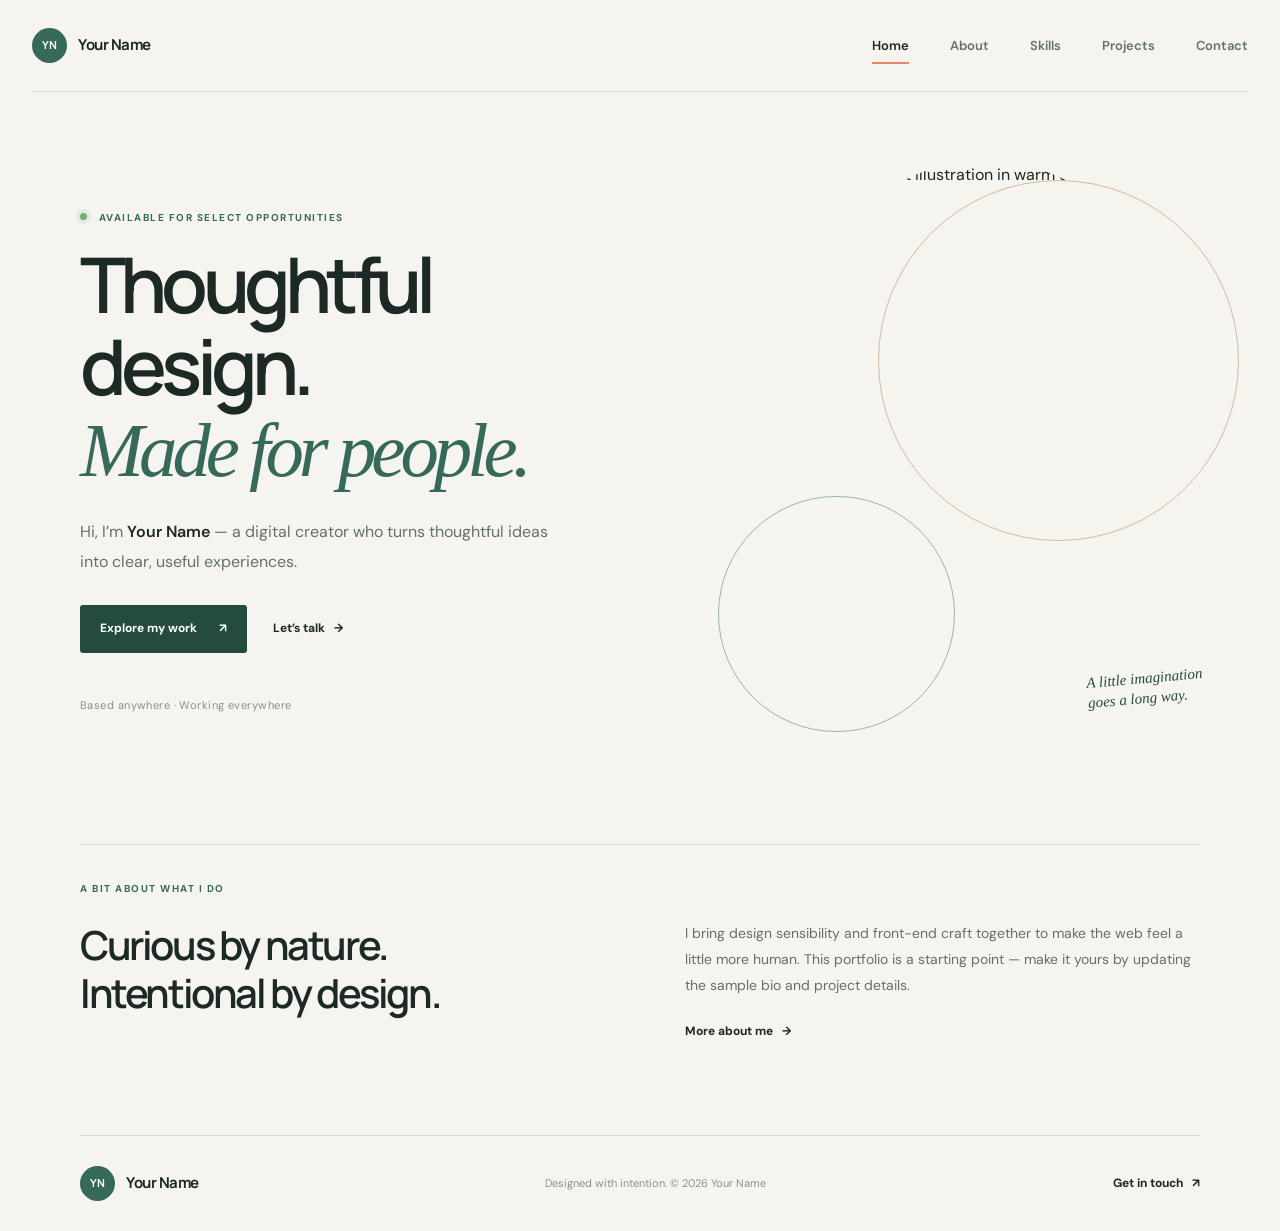
==== index.html @ 944c7863 "Add files via upload" ====
<!doctype html>
<html lang="en">
<head>
  <meta charset="utf-8">
  <meta name="viewport" content="width=device-width, initial-scale=1">
  <meta name="theme-color" content="#f5f4ef">
  <meta name="description" content="A personal portfolio for a thoughtful, detail-oriented digital creator.">
  <title>Home | Your Name — Portfolio</title>
  <link rel="stylesheet" href="style.css">
  <script src="script.js" defer></script>
</head>
<body>
  <a class="skip-link" href="#main">Skip to content</a>
  <header class="site-header">
    <a class="brand" href="index.html" aria-label="Your Name, home"><span class="brand-mark">YN</span><span>Your Name</span></a>
    <button class="menu-toggle" type="button" aria-expanded="false" aria-controls="primary-navigation">
      <span class="menu-toggle-label">Menu</span><span class="menu-icon" aria-hidden="true"></span>
    </button>
    <nav class="site-nav" id="primary-navigation" aria-label="Main navigation">
      <a href="index.html">Home</a><a href="about.html">About</a><a href="skills.html">Skills</a><a href="projects.html">Projects</a><a href="contact.html">Contact</a>
    </nav>
  </header>
  <main id="main">
    <section class="hero page-width">
      <div class="hero-copy">
        <p class="eyebrow"><span class="status-dot"></span> Available for select opportunities</p>
        <h1>Thoughtful design.<br><span>Made for people.</span></h1>
        <p class="hero-intro">Hi, I’m <strong>Your Name</strong> — a digital creator who turns thoughtful ideas into clear, useful experiences.</p>
        <div class="hero-actions">
          <a class="button button-dark" href="projects.html">Explore my work <span aria-hidden="true">↗</span></a>
          <a class="text-link" href="contact.html">Let’s talk <span aria-hidden="true">→</span></a>
        </div>
        <p class="hero-note">Based anywhere · Working everywhere</p>
      </div>
      <div class="hero-art">
        <div class="art-orbit orbit-one"></div><div class="art-orbit orbit-two"></div>
        <img src="images/profile.svg" alt="Abstract portrait illustration in warm colors" width="520" height="600">
        <span class="art-caption">A little imagination<br>goes a long way.</span>
      </div>
    </section>
    <section class="home-bottom page-width" aria-label="Portfolio overview">
      <p class="eyebrow">A bit about what I do</p>
      <div class="home-bottom-grid">
        <h2>Curious by nature.<br>Intentional by design.</h2>
        <div><p>I bring design sensibility and front-end craft together to make the web feel a little more human. This portfolio is a starting point — make it yours by updating the sample bio and project details.</p><a class="text-link" href="about.html">More about me <span aria-hidden="true">→</span></a></div>
      </div>
    </section>
  </main>
  <footer class="site-footer page-width"><a class="brand" href="index.html"><span class="brand-mark">YN</span><span>Your Name</span></a><p>Designed with intention. © <span data-year></span> Your Name</p><a class="text-link" href="contact.html">Get in touch <span aria-hidden="true">↗</span></a></footer>
</body>
</html>
---- style.css ----
@import url('https://fonts.googleapis.com/css2?family=DM+Sans:wght@400;500;600;700&family=Manrope:wght@400;500;600;700;800&display=swap');

:root {
  color-scheme: light;
  --paper: #f5f4ef;
  --paper-deep: #ebe9e1;
  --ink: #1d2925;
  --muted: #64716b;
  --line: #d8d8cf;
  --green: #37695a;
  --green-dark: #244b3e;
  --coral: #e88769;
  --serif: Georgia, 'Times New Roman', serif;
  --sans: 'DM Sans', 'Segoe UI', sans-serif;
  --display: 'Manrope', 'Segoe UI', sans-serif;
}

* { box-sizing: border-box; }
html { scroll-behavior: smooth; }
body { margin: 0; background: var(--paper); color: var(--ink); font-family: var(--sans); font-size: 16px; line-height: 1.65; }
a { color: inherit; text-decoration: none; }
button, input, textarea { font: inherit; }
button, a { -webkit-tap-highlight-color: transparent; }
img { display: block; max-width: 100%; }
.page-width { width: min(1120px, calc(100% - 64px)); margin-inline: auto; }
.skip-link { position: absolute; z-index: 20; top: 12px; left: 12px; padding: 10px 16px; transform: translateY(-160%); border-radius: 6px; background: var(--ink); color: white; }
.skip-link:focus { transform: translateY(0); }
.site-header { position: relative; z-index: 5; display: flex; align-items: center; justify-content: space-between; width: min(1280px, calc(100% - 64px)); height: 92px; margin: auto; border-bottom: 1px solid var(--line); }
.brand { display: inline-flex; align-items: center; gap: 11px; font-family: var(--display); font-size: 15px; font-weight: 700; letter-spacing: -.03em; }
.brand-mark { display: grid; width: 35px; height: 35px; place-items: center; border-radius: 50%; background: var(--green); color: #fff; font-size: 11px; letter-spacing: .02em; }
.site-nav { display: flex; align-items: center; gap: clamp(22px, 3.2vw, 46px); }
.site-nav a { position: relative; padding: 9px 0; color: var(--muted); font-size: 13px; font-weight: 600; transition: color .2s ease; }
.site-nav a:hover, .site-nav a[aria-current="page"] { color: var(--ink); }
.site-nav a[aria-current="page"]::after { position: absolute; right: 0; bottom: 1px; left: 0; height: 2px; background: var(--coral); content: ''; }
.menu-toggle { display: none; }
.hero { display: grid; min-height: 640px; grid-template-columns: 1fr .86fr; align-items: center; gap: 7%; padding-block: 70px 82px; }
.hero-copy { position: relative; z-index: 1; padding-block: 20px; }
.eyebrow { margin: 0 0 18px; color: var(--green); font-size: 10px; font-weight: 700; letter-spacing: .15em; line-height: 1.5; text-transform: uppercase; }
.status-dot { display: inline-block; width: 7px; height: 7px; margin: 0 8px 1px 0; border-radius: 50%; background: #79a879; box-shadow: 0 0 0 4px #79a87922; }
h1, h2, h3, p { margin-top: 0; }
h1, h2, h3 { font-family: var(--display); }
.hero h1, .page-heading h1 { margin: 0; font-size: clamp(48px, 6vw, 80px); font-weight: 600; letter-spacing: -.075em; line-height: 1.06; }
.hero h1 span, .page-heading h1 span, .project-cta h2 span { color: var(--green); font-family: var(--serif); font-weight: 400; font-style: italic; letter-spacing: -.065em; }
.hero-intro { max-width: 470px; margin: 26px 0 28px; color: var(--muted); font-size: 16px; line-height: 1.85; }
.hero-intro strong { color: var(--ink); font-weight: 600; }
.hero-actions { display: flex; align-items: center; gap: 26px; }
.button { display: inline-flex; min-height: 48px; align-items: center; justify-content: center; gap: 22px; padding: 0 20px; border: 0; border-radius: 3px; cursor: pointer; font-size: 12px; font-weight: 700; transition: transform .2s ease, background .2s ease; }
.button:hover { transform: translateY(-2px); }
.button-dark { background: var(--green-dark); color: #fff; }
.button-dark:hover { background: var(--green); }
.text-link { display: inline-flex; align-items: center; gap: 9px; color: var(--ink); font-size: 12px; font-weight: 700; }
.text-link span, .button span { transition: transform .2s ease; }
.text-link:hover span, .button:hover span { transform: translate(2px, -2px); }
.hero-note { margin: 43px 0 0; color: #89918c; font-size: 11px; letter-spacing: .04em; }
.hero-art { position: relative; width: 100%; max-width: 430px; justify-self: end; }
.hero-art img { position: relative; z-index: 1; width: 100%; border-radius: 48% 48% 3px 3px; }
.art-orbit { position: absolute; z-index: 0; border: 1px solid #d5b9a2; border-radius: 50%; }
.orbit-one { top: 3%; right: -9%; width: 84%; aspect-ratio: 1; }
.orbit-two { bottom: 5%; left: -12%; width: 55%; aspect-ratio: 1; border-color: #9ab6a6; }
.art-caption { position: absolute; z-index: 2; right: -20px; bottom: 42px; padding: 12px 17px; background: var(--paper); color: var(--green-dark); font-family: var(--serif); font-size: 15px; font-style: italic; line-height: 1.35; transform: rotate(-5deg); }
.home-bottom { padding-block: 36px 92px; border-top: 1px solid var(--line); }
.home-bottom .eyebrow { margin-bottom: 25px; }
.home-bottom-grid { display: grid; grid-template-columns: 1fr 1fr; gap: 8%; align-items: start; }
.home-bottom h2, .skills-intro h2, .contact-aside h2 { margin: 0; font-size: clamp(28px, 3.2vw, 40px); font-weight: 600; letter-spacing: -.06em; line-height: 1.2; }
.home-bottom-grid > div p, .skills-intro > p:not(.eyebrow), .contact-aside > p:not(.eyebrow) { margin: 0 0 18px; color: var(--muted); font-size: 14px; line-height: 1.85; }
.site-footer { display: flex; min-height: 96px; align-items: center; justify-content: space-between; gap: 20px; border-top: 1px solid var(--line); }
.site-footer p { margin: 0; color: #89918c; font-size: 11px; }
.inner-page { padding-top: 80px; }
.page-heading { max-width: 760px; padding-bottom: 55px; }
.page-heading .eyebrow { margin-bottom: 17px; }
.page-heading h1 { font-size: clamp(46px, 6.4vw, 76px); }
.lede { max-width: 600px; margin: 21px 0 0; color: var(--muted); font-size: 15px; line-height: 1.85; }
.about-layout { display: grid; grid-template-columns: .82fr 1fr; align-items: center; gap: 10%; padding-block: 18px 90px; }
.about-image { position: relative; max-width: 390px; }
.about-image img { width: 100%; border-radius: 48% 48% 3px 3px; }
.image-label { position: absolute; right: -28px; bottom: 30px; padding: 12px 17px; background: var(--paper); color: var(--green-dark); font-family: var(--serif); font-size: 14px; font-style: italic; transform: rotate(-4deg); }
.about-copy h2 { margin: 0 0 21px; font-size: clamp(34px, 4vw, 49px); font-weight: 600; letter-spacing: -.065em; line-height: 1.12; }
.about-copy > p:not(.eyebrow) { margin: 0 0 17px; color: var(--muted); font-size: 14px; line-height: 1.9; }
.about-copy .button { margin-top: 10px; }
.values-section { padding-block: 45px 90px; border-top: 1px solid var(--line); }
.values-grid { display: grid; grid-template-columns: repeat(3, 1fr); gap: 40px; }
.values-grid article { padding-top: 20px; border-top: 1px solid #b9c3bc; }
.value-number { color: var(--coral); font-size: 11px; font-weight: 700; letter-spacing: .08em; }
.values-grid h3 { margin: 14px 0 8px; font-size: 18px; letter-spacing: -.04em; }
.values-grid p { margin: 0; color: var(--muted); font-size: 13px; line-height: 1.8; }
.skills-layout { display: grid; grid-template-columns: .75fr 1fr; gap: 13%; padding-block: 20px 82px; }
.skills-intro h2 { margin-bottom: 18px; }
.skills-intro > p:not(.eyebrow) { max-width: 340px; }
.skill-list { display: grid; gap: 25px; }
.skill-label { display: flex; justify-content: space-between; margin-bottom: 9px; font-size: 12px; font-weight: 600; }
.skill-label span:last-child { color: var(--muted); font-size: 11px; }
.skill-track { height: 5px; overflow: hidden; border-radius: 10px; background: #dedfd7; }
.skill-track span { display: block; width: var(--level); height: 100%; border-radius: inherit; background: var(--green); }
.toolkit-section { padding-block: 36px 85px; border-top: 1px solid var(--line); }
.tag-list { display: flex; flex-wrap: wrap; gap: 9px; }
.tag-list > span { padding: 7px 12px; border: 1px solid #d7d9d0; border-radius: 2px; color: var(--muted); font-size: 11px; }
.project-grid { display: grid; grid-template-columns: repeat(2, 1fr); gap: 54px 30px; padding-bottom: 90px; }
.project-card:nth-child(3) { grid-column: 1 / -1; width: calc(50% - 15px); }
.project-art { position: relative; display: grid; min-height: 300px; overflow: hidden; place-items: center; }
.project-art-peach { background: #f0d7c7; }
.project-art-blue { background: #d5e0dc; }
.project-art-green { background: #dce1cb; }
.project-index { position: absolute; top: 20px; left: 22px; color: #535c53; font-size: 9px; font-weight: 700; letter-spacing: .12em; }
.project-art-label { position: absolute; right: 22px; bottom: 18px; color: #33423a; font-family: var(--serif); font-size: 16px; font-style: italic; line-height: 1.3; text-align: right; }
.project-window { width: 48%; min-width: 220px; padding: 15px 18px 19px; background: #faf9f5; box-shadow: 0 18px 38px #5343361a; transform: rotate(-4deg); }
.window-dots { color: var(--coral); font-size: 7px; letter-spacing: 3px; }
.window-line { width: 75%; height: 5px; margin-top: 12px; background: #d4d7ce; }
.window-line.line-short { width: 42%; height: 8px; margin-top: 20px; background: #658471; }
.window-block { width: 100%; height: 55px; margin-top: 17px; background: #efc3a9; }
.notes-card { width: 60%; padding: 21px; background: #f9f8f2; box-shadow: 0 18px 38px #263c3515; transform: rotate(3deg); }
.notes-card > span { display: block; margin-bottom: 18px; color: var(--green-dark); font-family: var(--serif); font-size: 16px; font-style: italic; }
.note-check { display: flex; gap: 8px; margin: 9px 0; color: #77a18c; font-size: 11px; }
.note-check span { color: #52635a; }
.shop-card { display: flex; width: 56%; min-height: 175px; flex-direction: column; align-items: center; justify-content: center; gap: 10px; background: #f4f0e2; color: #42533f; font-family: var(--serif); font-size: 19px; font-style: italic; line-height: 1.25; text-align: center; box-shadow: 0 18px 38px #263c3515; transform: rotate(-2deg); }
.shop-sun { color: #d1815c; font-size: 24px; }
.shop-button { padding: 7px 10px; border: 1px solid #c9cdbc; color: #64716b; font-family: var(--sans); font-size: 8px; font-style: normal; }
.project-meta { display: flex; align-items: center; justify-content: space-between; margin-top: 21px; }
.project-meta .eyebrow { margin-bottom: 6px; font-size: 9px; }
.project-meta h2 { margin: 0; font-size: 22px; font-weight: 600; letter-spacing: -.05em; }
.round-link { display: grid; width: 37px; height: 37px; place-items: center; border: 1px solid var(--line); border-radius: 50%; font-size: 14px; transition: color .2s ease, background .2s ease; }
.round-link:hover { background: var(--green-dark); color: white; }
.project-description { max-width: 510px; margin: 11px 0 15px; color: var(--muted); font-size: 13px; line-height: 1.8; }
.tag-list-small { gap: 7px; }
.tag-list-small > span { padding: 5px 8px; font-size: 9px; }
.project-cta { display: flex; min-height: 290px; flex-direction: column; align-items: flex-start; justify-content: center; margin-bottom: 65px; padding: 45px 7%; background: var(--green-dark); color: #fff; }
.project-cta .eyebrow { color: #bfd0c2; }
.project-cta h2 { margin: 0 0 21px; font-size: clamp(34px, 4.4vw, 51px); font-weight: 500; letter-spacing: -.065em; line-height: 1.12; }
.project-cta h2 span { color: #c3d6c6; }
.button-light { background: #f5f4ef; color: var(--ink); }
.button-light:hover { background: #fff; }
.contact-layout { display: grid; grid-template-columns: .78fr 1fr; gap: 13%; padding-block: 15px 100px; }
.contact-aside h2 { margin-bottom: 19px; }
.contact-aside > p:not(.eyebrow) { max-width: 390px; }
.contact-email { display: inline-flex; align-items: center; gap: 14px; margin-top: 9px; color: var(--green-dark); font-family: var(--display); font-size: 17px; font-weight: 700; }
.contact-email span { color: var(--coral); font-size: 13px; }
.contact-aside .contact-note { margin-top: 6px; color: #89918c; font-size: 10px; }
.contact-form { display: grid; gap: 22px; }
.form-row { display: grid; gap: 8px; }
.form-row label { font-size: 11px; font-weight: 700; }
.form-row input, .form-row textarea { width: 100%; padding: 12px 13px; border: 1px solid var(--line); border-radius: 2px; outline: none; background: #faf9f5; color: var(--ink); font-size: 13px; transition: border-color .2s ease, box-shadow .2s ease; }
.form-row textarea { min-height: 130px; resize: vertical; }
.form-row input::placeholder, .form-row textarea::placeholder { color: #9a9f99; }
.form-row input:focus, .form-row textarea:focus { border-color: var(--green); box-shadow: 0 0 0 3px #37695a18; }
.form-row input:invalid:not(:placeholder-shown) { border-color: #b94d42; }
.form-submit { justify-self: start; }
.form-feedback { min-height: 24px; margin: -12px 0 0; color: var(--green-dark); font-size: 12px; }
.form-feedback.is-error { color: #a53d33; }

@media (max-width: 760px) {
  .page-width, .site-header { width: min(100% - 40px, 560px); }
  .site-header { height: 75px; }
  .menu-toggle { display: flex; align-items: center; gap: 10px; padding: 9px 0 9px 12px; border: 0; background: none; color: var(--ink); cursor: pointer; font-size: 12px; font-weight: 600; }
  .menu-icon, .menu-icon::before, .menu-icon::after { display: block; width: 18px; height: 1px; background: currentColor; }
  .menu-icon { position: relative; }
  .menu-icon::before, .menu-icon::after { position: absolute; left: 0; content: ''; }
  .menu-icon::before { top: -5px; }
  .menu-icon::after { top: 5px; }
  .site-nav { position: absolute; top: calc(100% - 1px); right: 0; left: 0; display: none; align-items: stretch; gap: 0; padding: 9px 20px 15px; border: 1px solid var(--line); border-top: 0; background: var(--paper); }
  .site-nav.is-open { display: flex; flex-direction: column; }
  .site-nav a { padding: 11px 0; }
  .site-nav a[aria-current="page"]::after { right: auto; width: 26px; }
  .hero { min-height: auto; grid-template-columns: 1fr; gap: 42px; padding-block: 58px 63px; }
  .hero-copy { padding: 0; }
  .hero h1 { font-size: clamp(48px, 12vw, 72px); }
  .hero-art { width: min(82%, 350px); justify-self: center; }
  .art-caption { right: -10px; }
  .home-bottom { padding-block: 30px 65px; }
  .home-bottom-grid { grid-template-columns: 1fr; gap: 18px; }
  .site-footer { min-height: 110px; flex-wrap: wrap; justify-content: space-between; padding-block: 21px; }
  .site-footer p { order: 3; width: 100%; }
  .inner-page { padding-top: 55px; }
  .page-heading { padding-bottom: 38px; }
  .page-heading h1 { font-size: clamp(43px, 10.5vw, 66px); }
  .about-layout, .skills-layout, .contact-layout { grid-template-columns: 1fr; gap: 44px; padding-bottom: 65px; }
  .about-image { width: min(80%, 340px); margin-inline: auto; }
  .about-copy { max-width: 540px; }
  .values-grid { grid-template-columns: 1fr; gap: 25px; }
  .values-section { padding-block: 35px 65px; }
  .skills-layout { gap: 33px; }
  .skill-list { gap: 20px; }
  .toolkit-section { padding-block: 30px 65px; }
  .project-grid { grid-template-columns: 1fr; gap: 42px; padding-bottom: 60px; }
  .project-card:nth-child(3) { grid-column: auto; width: 100%; }
  .project-art { min-height: clamp(240px, 67vw, 330px); }
  .project-cta { min-height: 260px; margin-bottom: 45px; padding-inline: 8%; }
  .contact-layout { gap: 32px; }
}

@media (max-width: 420px) {
  .page-width, .site-header { width: calc(100% - 32px); }
  .hero h1 { font-size: 46px; }
  .hero-actions { gap: 17px; }
  .button { gap: 14px; padding-inline: 15px; }
  .project-art { min-height: 230px; }
  .project-window { min-width: 195px; }
  .notes-card { width: 70%; }
}

@media (prefers-reduced-motion: reduce) {
  *, *::before, *::after { scroll-behavior: auto !important; transition-duration: .01ms !important; }
}
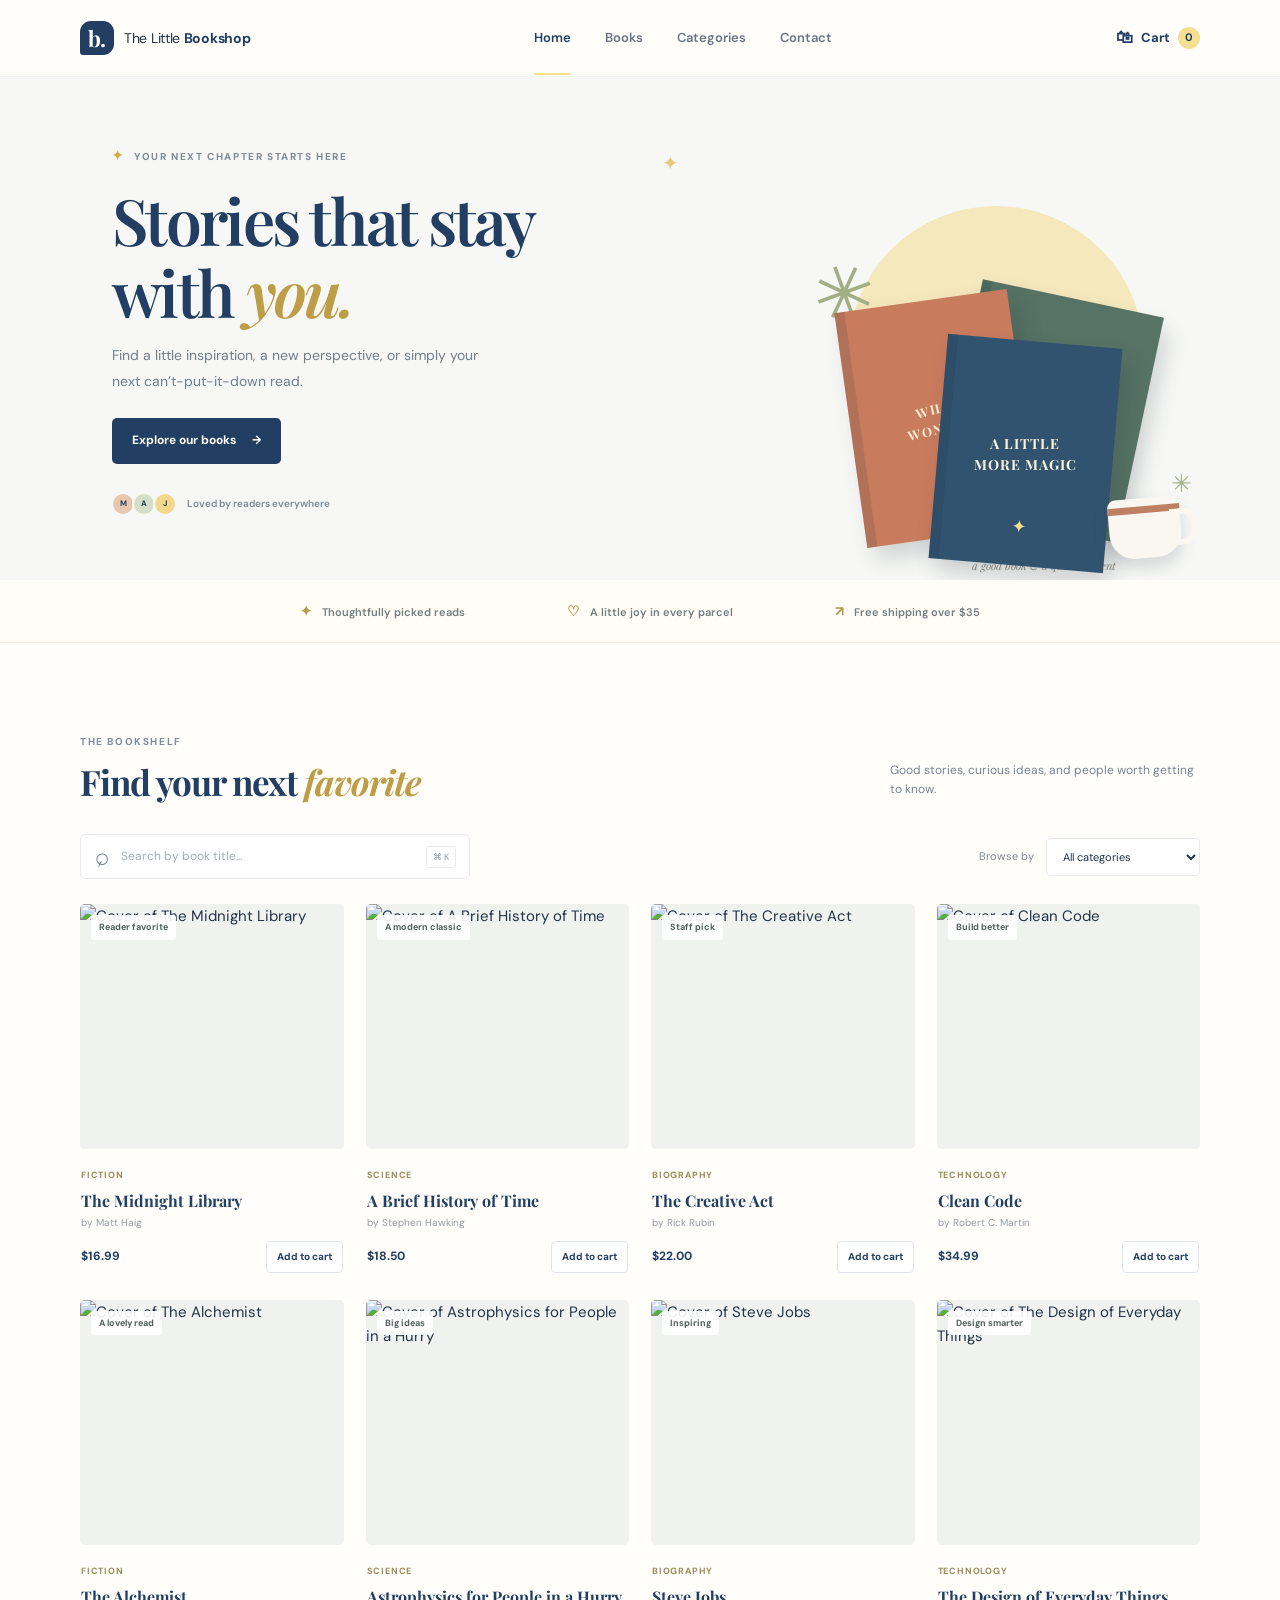
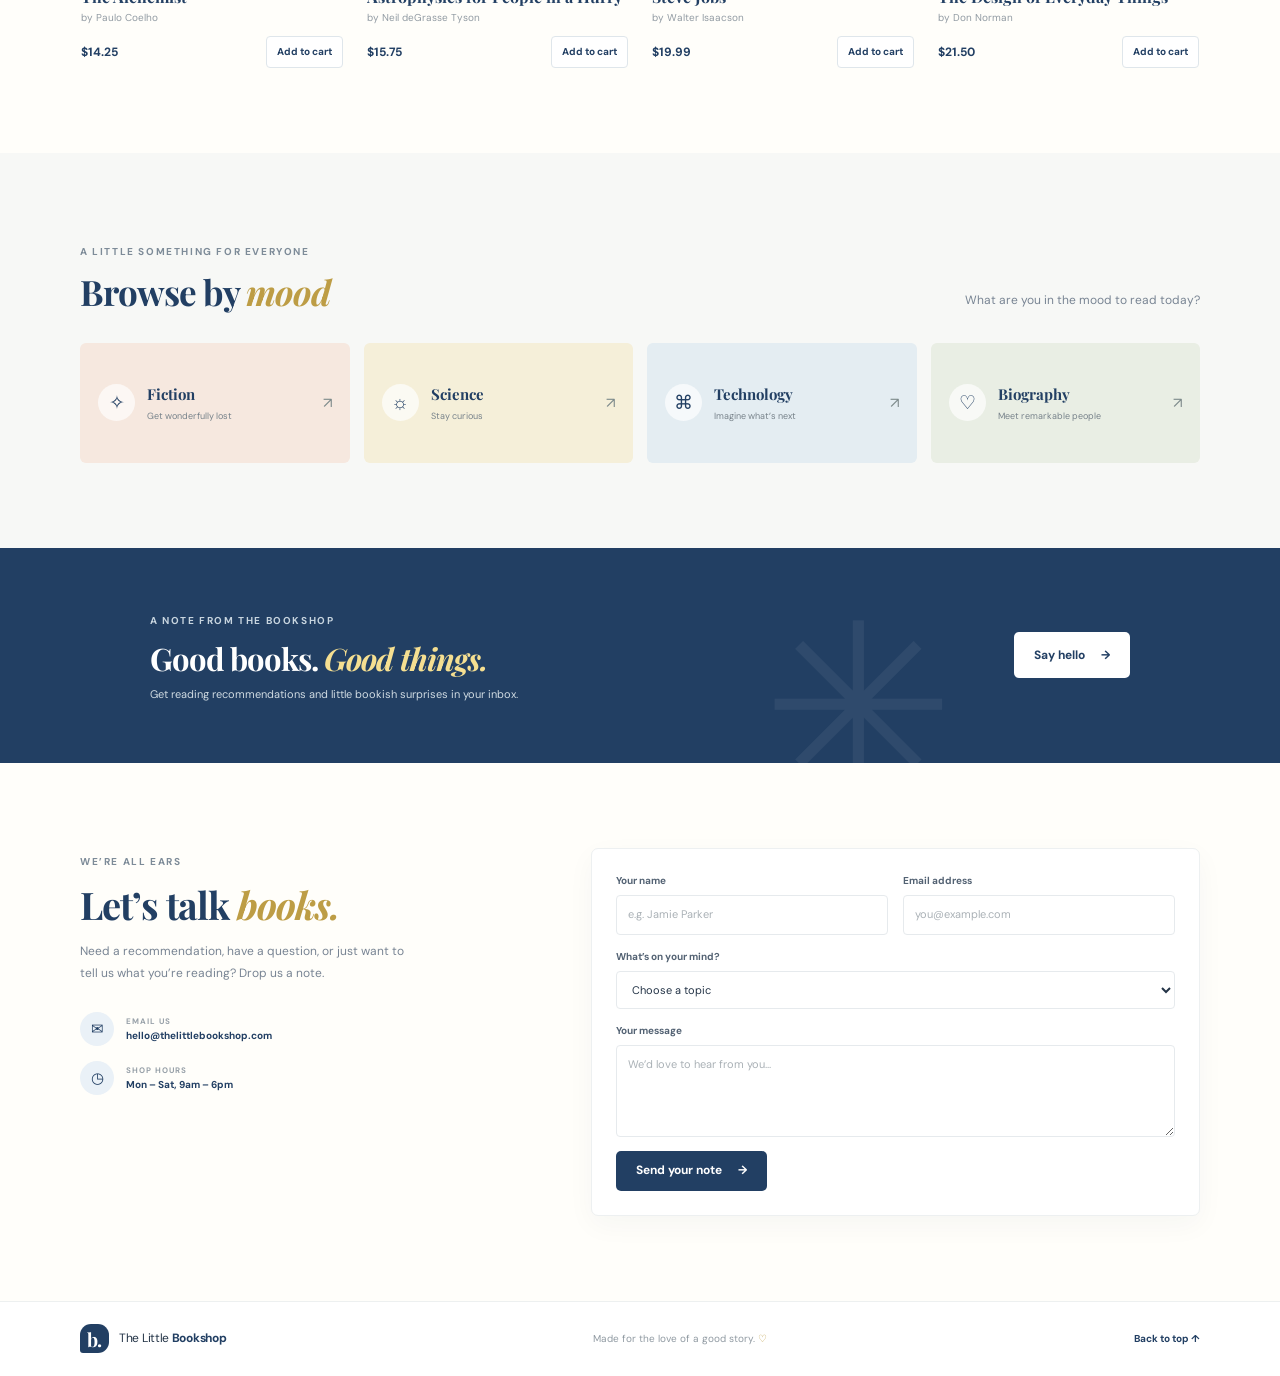
==== commit 4fbbc220: "Add files via upload" ====
--- a/index.html
+++ b/index.html
@@ -1,51 +1,173 @@
-<!doctype html>
+<!DOCTYPE html>
 <html lang="en">
 <head>
-  <meta charset="utf-8">
-  <meta name="viewport" content="width=device-width, initial-scale=1">
-  <meta name="theme-color" content="#f5f4ef">
-  <meta name="description" content="A personal portfolio for a thoughtful, detail-oriented digital creator.">
-  <title>Home | Your Name — Portfolio</title>
-  <link rel="stylesheet" href="style.css">
+  <meta charset="UTF-8">
+  <meta name="viewport" content="width=device-width, initial-scale=1.0">
+  <meta name="description" content="Find your next favorite read at The Little Bookshop. Browse fiction, science, technology, and biography.">
+  <title>The Little Bookshop | Stories for every shelf</title>
+  <link rel="preconnect" href="https://fonts.googleapis.com">
+  <link rel="preconnect" href="https://fonts.gstatic.com" crossorigin>
+  <link href="https://fonts.googleapis.com/css2?family=DM+Sans:wght@400;500;600;700&family=Playfair+Display:wght@600;700&display=swap" rel="stylesheet">
+  <link rel="stylesheet" href="styles.css">
   <script src="script.js" defer></script>
 </head>
 <body>
-  <a class="skip-link" href="#main">Skip to content</a>
   <header class="site-header">
-    <a class="brand" href="index.html" aria-label="Your Name, home"><span class="brand-mark">YN</span><span>Your Name</span></a>
-    <button class="menu-toggle" type="button" aria-expanded="false" aria-controls="primary-navigation">
-      <span class="menu-toggle-label">Menu</span><span class="menu-icon" aria-hidden="true"></span>
-    </button>
-    <nav class="site-nav" id="primary-navigation" aria-label="Main navigation">
-      <a href="index.html">Home</a><a href="about.html">About</a><a href="skills.html">Skills</a><a href="projects.html">Projects</a><a href="contact.html">Contact</a>
+    <nav class="navbar container" aria-label="Main navigation">
+      <a class="brand" href="#home" aria-label="The Little Bookshop home">
+        <span class="brand-mark" aria-hidden="true">b.</span>
+        <span>The Little <strong>Bookshop</strong></span>
+      </a>
+      <button class="menu-toggle" type="button" aria-expanded="false" aria-controls="nav-links" aria-label="Open navigation menu">
+        <span></span><span></span><span></span>
+      </button>
+      <div class="nav-links" id="nav-links">
+        <a class="nav-link active" href="#home">Home</a>
+        <a class="nav-link" href="#books">Books</a>
+        <a class="nav-link" href="#categories">Categories</a>
+        <a class="nav-link" href="#contact">Contact</a>
+      </div>
+      <a class="cart-button" href="#books" aria-label="Shopping cart">
+        <span aria-hidden="true">🛍</span><span class="cart-label">Cart</span>
+        <span class="cart-count" id="cart-count" aria-live="polite">0</span>
+      </a>
     </nav>
   </header>
-  <main id="main">
-    <section class="hero page-width">
-      <div class="hero-copy">
-        <p class="eyebrow"><span class="status-dot"></span> Available for select opportunities</p>
-        <h1>Thoughtful design.<br><span>Made for people.</span></h1>
-        <p class="hero-intro">Hi, I’m <strong>Your Name</strong> — a digital creator who turns thoughtful ideas into clear, useful experiences.</p>
-        <div class="hero-actions">
-          <a class="button button-dark" href="projects.html">Explore my work <span aria-hidden="true">↗</span></a>
-          <a class="text-link" href="contact.html">Let’s talk <span aria-hidden="true">→</span></a>
+
+  <main>
+    <section class="hero" id="home">
+      <div class="container hero-content">
+        <div class="hero-copy">
+          <span class="eyebrow"><span class="sparkle" aria-hidden="true">✦</span> YOUR NEXT CHAPTER STARTS HERE</span>
+          <h1>Stories that stay<br>with <em>you.</em></h1>
+          <p>Find a little inspiration, a new perspective, or simply your next can’t-put-it-down read.</p>
+          <a class="button button-primary" href="#books">Explore our books <span aria-hidden="true">→</span></a>
+          <div class="reader-note">
+            <div class="reader-avatars" aria-hidden="true"><span>M</span><span>A</span><span>J</span></div>
+            <span>Loved by readers everywhere</span>
+          </div>
         </div>
-        <p class="hero-note">Based anywhere · Working everywhere</p>
-      </div>
-      <div class="hero-art">
-        <div class="art-orbit orbit-one"></div><div class="art-orbit orbit-two"></div>
-        <img src="images/profile.svg" alt="Abstract portrait illustration in warm colors" width="520" height="600">
-        <span class="art-caption">A little imagination<br>goes a long way.</span>
+        <div class="hero-art" aria-label="A cozy stack of books and a cup of tea" role="img">
+          <div class="sun-shape"></div>
+          <div class="plant plant-one">✳</div>
+          <div class="hero-book book-back"><span>THE ART<br>OF SLOW</span></div>
+          <div class="hero-book book-middle"><span>WILD<br>WONDER</span></div>
+          <div class="hero-book book-front"><span>A LITTLE<br>MORE MAGIC</span><i>✦</i></div>
+          <div class="tea-cup"><span></span></div>
+          <div class="art-caption">a good book & a quiet moment</div>
+        </div>
+        <span class="hero-decoration decoration-one" aria-hidden="true">✦</span>
+        <span class="hero-decoration decoration-two" aria-hidden="true">✳</span>
       </div>
     </section>
-    <section class="home-bottom page-width" aria-label="Portfolio overview">
-      <p class="eyebrow">A bit about what I do</p>
-      <div class="home-bottom-grid">
-        <h2>Curious by nature.<br>Intentional by design.</h2>
-        <div><p>I bring design sensibility and front-end craft together to make the web feel a little more human. This portfolio is a starting point — make it yours by updating the sample bio and project details.</p><a class="text-link" href="about.html">More about me <span aria-hidden="true">→</span></a></div>
+
+    <section class="trust-strip" aria-label="Our promises">
+      <div class="container trust-items">
+        <span><b aria-hidden="true">✦</b> Thoughtfully picked reads</span>
+        <span><b aria-hidden="true">♡</b> A little joy in every parcel</span>
+        <span><b aria-hidden="true">↗</b> Free shipping over $35</span>
+      </div>
+    </section>
+
+    <section class="books-section section-padding" id="books">
+      <div class="container">
+        <div class="section-heading">
+          <div>
+            <span class="eyebrow">THE BOOKSHELF</span>
+            <h2>Find your next <em>favorite</em></h2>
+          </div>
+          <p>Good stories, curious ideas, and people worth getting to know.</p>
+        </div>
+        <div class="book-tools">
+          <label class="search-box">
+            <span aria-hidden="true">⌕</span>
+            <input id="book-search" type="search" placeholder="Search by book title..." aria-label="Search books by title">
+            <kbd>⌘ K</kbd>
+          </label>
+          <div class="filter-wrap">
+            <label for="category-filter">Browse by</label>
+            <select id="category-filter" aria-label="Filter books by category">
+              <option value="all">All categories</option>
+              <option value="Fiction">Fiction</option>
+              <option value="Science">Science</option>
+              <option value="Technology">Technology</option>
+              <option value="Biography">Biography</option>
+            </select>
+          </div>
+        </div>
+        <div class="book-grid" id="book-grid" aria-live="polite"></div>
+        <p class="empty-state" id="empty-state" hidden>No books found. Try another title or category.</p>
+      </div>
+    </section>
+
+    <section class="categories-section section-padding" id="categories">
+      <div class="container">
+        <div class="section-heading category-heading">
+          <div>
+            <span class="eyebrow">A LITTLE SOMETHING FOR EVERYONE</span>
+            <h2>Browse by <em>mood</em></h2>
+          </div>
+          <p>What are you in the mood to read today?</p>
+        </div>
+        <div class="category-grid">
+          <button class="category-card category-fiction" data-category="Fiction" type="button">
+            <span class="category-icon" aria-hidden="true">✧</span><span><strong>Fiction</strong><small>Get wonderfully lost</small></span><span class="category-arrow" aria-hidden="true">↗</span>
+          </button>
+          <button class="category-card category-science" data-category="Science" type="button">
+            <span class="category-icon" aria-hidden="true">☼</span><span><strong>Science</strong><small>Stay curious</small></span><span class="category-arrow" aria-hidden="true">↗</span>
+          </button>
+          <button class="category-card category-tech" data-category="Technology" type="button">
+            <span class="category-icon" aria-hidden="true">⌘</span><span><strong>Technology</strong><small>Imagine what’s next</small></span><span class="category-arrow" aria-hidden="true">↗</span>
+          </button>
+          <button class="category-card category-bio" data-category="Biography" type="button">
+            <span class="category-icon" aria-hidden="true">♡</span><span><strong>Biography</strong><small>Meet remarkable people</small></span><span class="category-arrow" aria-hidden="true">↗</span>
+          </button>
+        </div>
+      </div>
+    </section>
+
+    <section class="newsletter-section">
+      <div class="container newsletter-inner">
+        <div><span class="eyebrow">A NOTE FROM THE BOOKSHOP</span><h2>Good books. <em>Good things.</em></h2><p>Get reading recommendations and little bookish surprises in your inbox.</p></div>
+        <a class="button button-light" href="#contact">Say hello <span aria-hidden="true">→</span></a>
+        <span class="newsletter-star" aria-hidden="true">✳</span>
+      </div>
+    </section>
+
+    <section class="contact-section section-padding" id="contact">
+      <div class="container contact-layout">
+        <div class="contact-copy">
+          <span class="eyebrow">WE’RE ALL EARS</span>
+          <h2>Let’s talk <em>books.</em></h2>
+          <p>Need a recommendation, have a question, or just want to tell us what you’re reading? Drop us a note.</p>
+          <div class="contact-detail"><span aria-hidden="true">✉</span><span><small>EMAIL US</small><strong>hello@thelittlebookshop.com</strong></span></div>
+          <div class="contact-detail"><span aria-hidden="true">◷</span><span><small>SHOP HOURS</small><strong>Mon – Sat, 9am – 6pm</strong></span></div>
+        </div>
+        <form class="contact-form" id="contact-form">
+          <div class="form-row">
+            <label for="name">Your name<input id="name" name="name" type="text" placeholder="e.g. Jamie Parker" required minlength="2"></label>
+            <label for="email">Email address<input id="email" name="email" type="email" placeholder="you@example.com" required></label>
+          </div>
+          <label for="subject">What’s on your mind?<select id="subject" name="subject" required>
+            <option value="" disabled selected>Choose a topic</option>
+            <option value="recommendation">Book recommendation</option>
+            <option value="order">An order question</option>
+            <option value="other">Something else</option>
+          </select></label>
+          <label for="message">Your message<textarea id="message" name="message" rows="4" placeholder="We’d love to hear from you..." required minlength="10"></textarea></label>
+          <button class="button button-primary submit-button" type="submit">Send your note <span aria-hidden="true">→</span></button>
+          <p class="form-message" id="form-message" role="status"></p>
+        </form>
       </div>
     </section>
   </main>
-  <footer class="site-footer page-width"><a class="brand" href="index.html"><span class="brand-mark">YN</span><span>Your Name</span></a><p>Designed with intention. © <span data-year></span> Your Name</p><a class="text-link" href="contact.html">Get in touch <span aria-hidden="true">↗</span></a></footer>
+
+  <footer class="site-footer">
+    <div class="container footer-inner">
+      <a class="brand footer-brand" href="#home"><span class="brand-mark" aria-hidden="true">b.</span><span>The Little <strong>Bookshop</strong></span></a>
+      <p>Made for the love of a good story. <span aria-hidden="true">♡</span></p>
+      <a href="#home" class="back-to-top">Back to top ↑</a>
+    </div>
+  </footer>
 </body>
 </html>
--- a/styles.css
+++ b/styles.css
@@ -0,0 +1,218 @@
+:root {
+  --blue: #223f63;
+  --blue-dark: #193450;
+  --blue-soft: #eaf1f7;
+  --yellow: #f5df91;
+  --yellow-light: #fbf5df;
+  --ink: #243447;
+  --muted: #788493;
+  --paper: #fffefa;
+  --white: #fff;
+  --line: #e9edf0;
+  --serif: "Playfair Display", Georgia, serif;
+  --sans: "DM Sans", Arial, sans-serif;
+}
+
+* { box-sizing: border-box; }
+html { scroll-behavior: smooth; scroll-padding-top: 85px; }
+body { margin: 0; color: var(--ink); background: var(--paper); font-family: var(--sans); font-size: 15px; line-height: 1.6; }
+button, input, select, textarea { font: inherit; }
+button, a { -webkit-tap-highlight-color: transparent; }
+a { color: inherit; text-decoration: none; }
+.container { width: min(1120px, calc(100% - 48px)); margin: 0 auto; }
+.site-header { position: sticky; z-index: 20; top: 0; background: rgba(255, 254, 250, .96); border-bottom: 1px solid rgba(36, 52, 71, .06); backdrop-filter: blur(12px); }
+.navbar { min-height: 76px; display: flex; align-items: center; gap: 48px; }
+.brand { display: inline-flex; align-items: center; gap: 10px; white-space: nowrap; font-size: 14px; letter-spacing: -.3px; }
+.brand strong { color: var(--blue); font-weight: 700; }
+.brand-mark { width: 34px; height: 34px; display: grid; place-items: center; border-radius: 11px 11px 11px 3px; color: var(--white); background: var(--blue); font-family: var(--serif); font-size: 22px; font-weight: 700; }
+.nav-links { display: flex; align-items: center; justify-content: center; gap: 34px; flex: 1; }
+.nav-link { color: #697584; font-size: 13px; font-weight: 600; transition: color .2s ease; }
+.nav-link:hover, .nav-link.active { color: var(--blue); }
+.nav-link.active { position: relative; }
+.nav-link.active::after { position: absolute; right: 0; bottom: -27px; left: 0; height: 2px; background: var(--yellow); content: ""; }
+.cart-button { display: inline-flex; align-items: center; gap: 8px; color: var(--blue); font-size: 13px; font-weight: 700; }
+.cart-button > span:first-child { font-size: 17px; }
+.cart-count { display: grid; min-width: 22px; height: 22px; place-items: center; border-radius: 50%; color: var(--blue); background: var(--yellow); font-size: 11px; }
+.menu-toggle { display: none; border: 0; background: transparent; }
+
+.hero { position: relative; overflow: hidden; background: #f7f8f6; }
+.hero-content { min-height: 490px; display: flex; align-items: center; justify-content: space-between; position: relative; }
+.hero-copy { z-index: 2; width: 50%; padding: 66px 0 64px 32px; }
+.eyebrow { color: #7d8b98; font-size: 10px; font-weight: 700; letter-spacing: 1.6px; }
+.sparkle { margin-right: 6px; color: #d3ac42; font-size: 13px; }
+h1, h2, p { margin-top: 0; }
+.hero h1 { margin: 17px 0 16px; color: var(--blue); font-family: var(--serif); font-size: clamp(48px, 5vw, 66px); font-weight: 600; letter-spacing: -2.7px; line-height: 1.12; }
+h1 em, h2 em { color: #bd9d45; font-weight: inherit; }
+.hero-copy > p { max-width: 390px; margin-bottom: 24px; color: #707e8a; font-size: 14px; line-height: 1.8; }
+.button { min-height: 46px; display: inline-flex; align-items: center; justify-content: center; gap: 16px; padding: 0 20px; border: 0; border-radius: 5px; cursor: pointer; font-size: 12px; font-weight: 700; transition: transform .2s ease, background .2s ease; }
+.button:hover { transform: translateY(-2px); }
+.button-primary { color: var(--white); background: var(--blue); }
+.button-primary:hover { background: var(--blue-dark); }
+.reader-note { display: flex; align-items: center; gap: 10px; margin-top: 28px; color: #7e8993; font-size: 10px; font-weight: 600; }
+.reader-avatars { display: flex; padding-left: 2px; }
+.reader-avatars span { width: 24px; height: 24px; display: grid; place-items: center; margin-left: -3px; border: 2px solid #f7f8f6; border-radius: 50%; color: var(--blue); background: #e7c7ad; font-size: 8px; font-weight: 700; }
+.reader-avatars span:nth-child(2) { background: #d4dfca; }
+.reader-avatars span:nth-child(3) { background: #f2d88d; }
+.hero-art { position: relative; width: 47%; height: 425px; align-self: flex-end; }
+.sun-shape { position: absolute; top: 51px; right: 56px; width: 296px; height: 296px; border-radius: 50%; background: #f5e8bd; }
+.hero-book { position: absolute; display: flex; align-items: center; justify-content: center; box-shadow: 8px 13px 22px rgba(39, 50, 61, .19); font-family: var(--serif); text-align: center; }
+.hero-book::before { position: absolute; top: 0; bottom: 0; left: 0; width: 10px; background: rgba(20, 38, 48, .13); content: ""; }
+.hero-book span { transform: rotate(-5deg); font-size: 13px; font-weight: 700; letter-spacing: 1px; line-height: 1.5; }
+.book-back { z-index: 1; top: 141px; right: 58px; width: 185px; height: 230px; transform: rotate(12deg); color: #f8edda; background: #567365; }
+.book-middle { z-index: 2; top: 145px; right: 176px; width: 174px; height: 237px; transform: rotate(-8deg); color: #f7edce; background: #c97b5e; }
+.book-front { z-index: 3; top: 186px; right: 87px; width: 175px; height: 225px; transform: rotate(5deg); color: #f8f1db; background: #315370; }
+.book-front span { font-size: 14px; }
+.book-front i { position: absolute; bottom: 25px; font-size: 18px; font-style: normal; color: var(--yellow); }
+.tea-cup { z-index: 4; position: absolute; right: 19px; bottom: 22px; width: 72px; height: 60px; border-radius: 8px 8px 25px 25px; background: #f9f7f0; box-shadow: 0 9px 16px #2c39412b; transform: rotate(-5deg); }
+.tea-cup::after { position: absolute; top: 13px; right: -17px; width: 22px; height: 25px; border: 6px solid #f9f7f0; border-left: 0; border-radius: 0 15px 15px 0; content: ""; }
+.tea-cup span { position: absolute; top: 8px; left: 0; width: 100%; height: 7px; background: #bd8063; }
+.plant { position: absolute; color: #a4ae85; }
+.plant-one { top: 80px; right: 323px; font-size: 75px; transform: rotate(-20deg); }
+.art-caption { position: absolute; right: 84px; bottom: 5px; color: #8d897b; font-family: var(--serif); font-size: 11px; font-style: italic; }
+.hero-decoration { position: absolute; color: #e6ca7a; }
+.decoration-one { top: 70px; left: 52%; font-size: 20px; }
+.decoration-two { right: 8px; bottom: 76px; color: #a5b28a; font-size: 25px; }
+.trust-strip { border-bottom: 1px solid #f0eee6; background: #fffdf6; }
+.trust-items { min-height: 62px; display: flex; align-items: center; justify-content: center; gap: clamp(28px, 8vw, 105px); color: #737e83; font-size: 11px; font-weight: 600; }
+.trust-items b { margin-right: 7px; color: #b69a51; font-size: 14px; }
+.section-padding { padding: 85px 0; }
+.section-heading { display: flex; align-items: end; justify-content: space-between; gap: 24px; margin-bottom: 30px; }
+.section-heading h2, .contact-copy h2, .newsletter-inner h2 { margin: 7px 0 0; color: var(--blue); font-family: var(--serif); font-size: 35px; letter-spacing: -1px; line-height: 1.3; }
+.section-heading > p { max-width: 310px; margin: 0 0 5px; color: var(--muted); font-size: 12px; }
+.book-tools { display: flex; align-items: center; justify-content: space-between; gap: 20px; margin-bottom: 25px; }
+.search-box { width: min(390px, 55%); height: 45px; display: flex; align-items: center; gap: 10px; padding: 0 13px; border: 1px solid #e8ebee; border-radius: 5px; background: #fff; }
+.search-box > span { color: #738292; font-size: 25px; line-height: 1; transform: rotate(-20deg); }
+.search-box input { width: 100%; border: 0; outline: 0; color: var(--ink); background: transparent; font-size: 12px; }
+.search-box input::placeholder { color: #a4adb5; }
+.search-box kbd { padding: 3px 6px; border: 1px solid #e8ebee; border-radius: 3px; color: #939ca5; font-family: var(--sans); font-size: 9px; white-space: nowrap; }
+.filter-wrap { display: flex; align-items: center; gap: 12px; color: #7b8792; font-size: 11px; }
+.filter-wrap select, .contact-form select { min-width: 154px; padding: 10px 30px 10px 12px; border: 1px solid #e8ebee; border-radius: 5px; outline: 0; color: var(--ink); background: white; font-size: 11px; }
+.book-grid { display: grid; grid-template-columns: repeat(4, minmax(0, 1fr)); gap: 27px 22px; }
+.book-card { min-width: 0; }
+.book-cover { position: relative; height: 245px; display: grid; place-items: center; overflow: hidden; border-radius: 5px; background: #eff2ee; }
+.book-cover img { width: 100%; height: 100%; object-fit: cover; transition: transform .3s ease; }
+.book-card:hover .book-cover img { transform: scale(1.04); }
+.book-tag { position: absolute; top: 11px; left: 11px; padding: 5px 8px; border-radius: 3px; color: #53605e; background: rgba(255,255,255,.9); font-size: 9px; font-weight: 700; }
+.book-info { padding: 12px 1px 0; }
+.book-category { color: #9a8b5a; font-size: 9px; font-weight: 700; letter-spacing: .8px; text-transform: uppercase; }
+.book-title { overflow: hidden; margin: 3px 0 1px; color: var(--blue); font-family: var(--serif); font-size: 16px; text-overflow: ellipsis; white-space: nowrap; }
+.book-author { overflow: hidden; margin: 0; color: #929ba3; font-size: 10px; text-overflow: ellipsis; white-space: nowrap; }
+.book-bottom { display: flex; align-items: center; justify-content: space-between; gap: 8px; margin-top: 10px; }
+.book-price { color: var(--blue); font-size: 12px; font-weight: 700; }
+.add-button { padding: 7px 10px; border: 1px solid #dfe6eb; border-radius: 4px; color: var(--blue); background: white; cursor: pointer; font-size: 10px; font-weight: 700; transition: background .2s, color .2s; }
+.add-button:hover, .add-button.added { border-color: var(--blue); color: white; background: var(--blue); }
+.empty-state { padding: 28px; color: var(--muted); text-align: center; }
+.categories-section { background: #f7f8f6; }
+.category-heading { margin-bottom: 28px; }
+.category-grid { display: grid; grid-template-columns: repeat(4, 1fr); gap: 14px; }
+.category-card { min-height: 120px; display: flex; align-items: center; gap: 12px; padding: 17px; border: 1px solid transparent; border-radius: 6px; cursor: pointer; text-align: left; transition: transform .2s, border-color .2s; }
+.category-card:hover { transform: translateY(-3px); border-color: rgba(34, 63, 99, .15); }
+.category-fiction { background: #f6e8df; }
+.category-science { background: #f5efd9; }
+.category-tech { background: #e4edf2; }
+.category-bio { background: #e9eee4; }
+.category-icon { width: 37px; height: 37px; display: grid; flex: 0 0 37px; place-items: center; border-radius: 50%; color: var(--blue); background: rgba(255,255,255,.68); font-size: 19px; }
+.category-card strong, .category-card small { display: block; }
+.category-card strong { color: var(--blue); font-family: var(--serif); font-size: 15px; }
+.category-card small { margin-top: 3px; color: #77828a; font-size: 9px; }
+.category-arrow { margin-left: auto; color: #7d8a8b; }
+.newsletter-section { overflow: hidden; background: var(--blue); }
+.newsletter-inner { position: relative; min-height: 215px; display: flex; align-items: center; justify-content: space-between; padding: 35px 70px; }
+.newsletter-inner .eyebrow { color: #c8d5df; }
+.newsletter-inner h2 { color: white; font-size: 31px; }
+.newsletter-inner h2 em { color: var(--yellow); }
+.newsletter-inner p { margin: 8px 0 0; color: #d0dbe2; font-size: 11px; }
+.button-light { z-index: 1; color: var(--blue); background: #fff; }
+.newsletter-star { position: absolute; right: 245px; bottom: -62px; color: rgba(255,255,255,.06); font-size: 230px; line-height: 1; }
+.contact-layout { display: grid; grid-template-columns: .8fr 1.2fr; gap: 105px; }
+.contact-copy h2 { margin: 8px 0 12px; font-size: 38px; }
+.contact-copy > p { max-width: 340px; margin-bottom: 28px; color: var(--muted); font-size: 12px; line-height: 1.8; }
+.contact-detail { display: flex; align-items: center; gap: 12px; margin-top: 15px; }
+.contact-detail > span:first-child { width: 34px; height: 34px; display: grid; place-items: center; border-radius: 50%; color: var(--blue); background: var(--blue-soft); }
+.contact-detail small, .contact-detail strong { display: block; }
+.contact-detail small { color: #97a0a8; font-size: 8px; font-weight: 700; letter-spacing: 1px; }
+.contact-detail strong { color: var(--blue); font-size: 10px; }
+.contact-form { padding: 24px; border: 1px solid #edf0f1; border-radius: 7px; background: #fff; box-shadow: 0 9px 28px rgba(37, 57, 75, .04); }
+.contact-form label { display: block; margin-bottom: 14px; color: #536273; font-size: 10px; font-weight: 700; }
+.form-row { display: grid; grid-template-columns: 1fr 1fr; gap: 15px; }
+.contact-form input, .contact-form textarea, .contact-form select { width: 100%; display: block; margin-top: 6px; padding: 10px 11px; border: 1px solid #e6eaed; border-radius: 4px; outline: 0; color: var(--ink); background: #fff; font-size: 11px; font-weight: 400; }
+.contact-form input:focus, .contact-form textarea:focus, .contact-form select:focus, .search-box:focus-within { border-color: #9db1c4; box-shadow: 0 0 0 3px rgba(34,63,99,.07); }
+.contact-form textarea { resize: vertical; }
+.contact-form input::placeholder, .contact-form textarea::placeholder { color: #aab1b6; }
+.contact-form select { min-width: 0; appearance: auto; }
+.submit-button { min-height: 40px; }
+.form-message { display: inline; margin: 0 0 0 12px; color: #39704e; font-size: 10px; }
+.site-footer { border-top: 1px solid #edf0f0; background: #fff; }
+.footer-inner { min-height: 74px; display: flex; align-items: center; justify-content: space-between; gap: 16px; }
+.footer-brand { font-size: 12px; }
+.footer-brand .brand-mark { width: 29px; height: 29px; font-size: 19px; }
+.footer-inner p, .back-to-top { margin: 0; color: #909aa2; font-size: 10px; }
+.footer-inner p span { color: #bd9d45; }
+.back-to-top { color: var(--blue); font-weight: 700; }
+
+@media (max-width: 850px) {
+  .navbar { gap: 22px; }
+  .nav-links { gap: 20px; }
+  .hero-content { min-height: 430px; }
+  .hero-copy { padding-left: 0; }
+  .hero-art { transform: scale(.85); transform-origin: center bottom; margin-right: -30px; }
+  .book-grid { grid-template-columns: repeat(3, minmax(0, 1fr)); }
+  .category-grid { grid-template-columns: repeat(2, 1fr); }
+  .contact-layout { gap: 48px; }
+}
+@media (max-width: 600px) {
+  .container { width: min(100% - 36px, 440px); }
+  .navbar { min-height: 66px; gap: 12px; }
+  .brand { font-size: 12px; gap: 8px; }
+  .brand-mark { width: 31px; height: 31px; font-size: 20px; }
+  .menu-toggle { width: 34px; height: 34px; display: flex; flex-direction: column; justify-content: center; gap: 5px; margin-left: auto; padding: 6px; cursor: pointer; }
+  .menu-toggle span { width: 20px; height: 2px; display: block; border-radius: 2px; background: var(--blue); }
+  .nav-links { position: absolute; top: 65px; right: 0; left: 0; display: none; flex-direction: column; align-items: stretch; gap: 0; padding: 9px 18px 15px; border-bottom: 1px solid var(--line); background: var(--paper); }
+  .nav-links.open { display: flex; }
+  .nav-link { padding: 10px 0; }
+  .nav-link.active::after { display: none; }
+  .cart-button { gap: 5px; }
+  .cart-label { display: none; }
+  .hero-content { min-height: auto; flex-direction: column; align-items: stretch; }
+  .hero-copy { width: 100%; padding: 48px 0 0; }
+  .hero h1 { font-size: 52px; }
+  .hero-art { width: 100%; height: 320px; margin: 0; transform: scale(.78); transform-origin: center bottom; }
+  .sun-shape { right: calc(50% - 150px); }
+  .book-back { right: calc(50% - 155px); }
+  .book-middle { right: calc(50% - 111px); }
+  .book-front { right: calc(50% - 73px); }
+  .tea-cup { right: calc(50% - 180px); }
+  .plant-one { right: calc(50% + 130px); }
+  .art-caption { right: calc(50% - 79px); }
+  .decoration-one { top: 320px; left: 85%; }
+  .decoration-two { bottom: 38px; right: 5px; }
+  .trust-items { min-height: 58px; justify-content: flex-start; gap: 24px; overflow-x: auto; white-space: nowrap; font-size: 10px; }
+  .section-padding { padding: 60px 0; }
+  .section-heading { align-items: flex-start; flex-direction: column; gap: 8px; margin-bottom: 22px; }
+  .section-heading h2, .contact-copy h2 { font-size: 30px; }
+  .section-heading > p { font-size: 11px; }
+  .book-tools { align-items: stretch; flex-direction: column; gap: 12px; }
+  .search-box { width: 100%; }
+  .filter-wrap { justify-content: space-between; }
+  .filter-wrap select { flex: 1; }
+  .book-grid { grid-template-columns: repeat(2, minmax(0, 1fr)); gap: 23px 13px; }
+  .book-cover { height: 220px; }
+  .book-title { font-size: 14px; }
+  .add-button { padding: 7px; }
+  .category-grid { gap: 10px; }
+  .category-card { min-height: 106px; gap: 8px; padding: 11px; }
+  .category-icon { width: 32px; height: 32px; flex-basis: 32px; }
+  .category-card strong { font-size: 13px; }
+  .category-card small { font-size: 8px; }
+  .newsletter-inner { min-height: 230px; align-items: flex-start; flex-direction: column; justify-content: center; gap: 20px; padding: 30px 0; }
+  .newsletter-inner h2 { font-size: 28px; }
+  .newsletter-star { right: -34px; bottom: -30px; font-size: 160px; }
+  .contact-layout { grid-template-columns: 1fr; gap: 30px; }
+  .contact-form { padding: 18px; }
+  .form-row { grid-template-columns: 1fr; gap: 0; }
+  .footer-inner { min-height: 85px; flex-wrap: wrap; justify-content: space-between; padding: 14px 0; }
+  .footer-inner p { order: 3; width: 100%; }
+}
+@media (prefers-reduced-motion: reduce) {
+  *, *::before, *::after { scroll-behavior: auto !important; transition-duration: .01ms !important; }
+}
